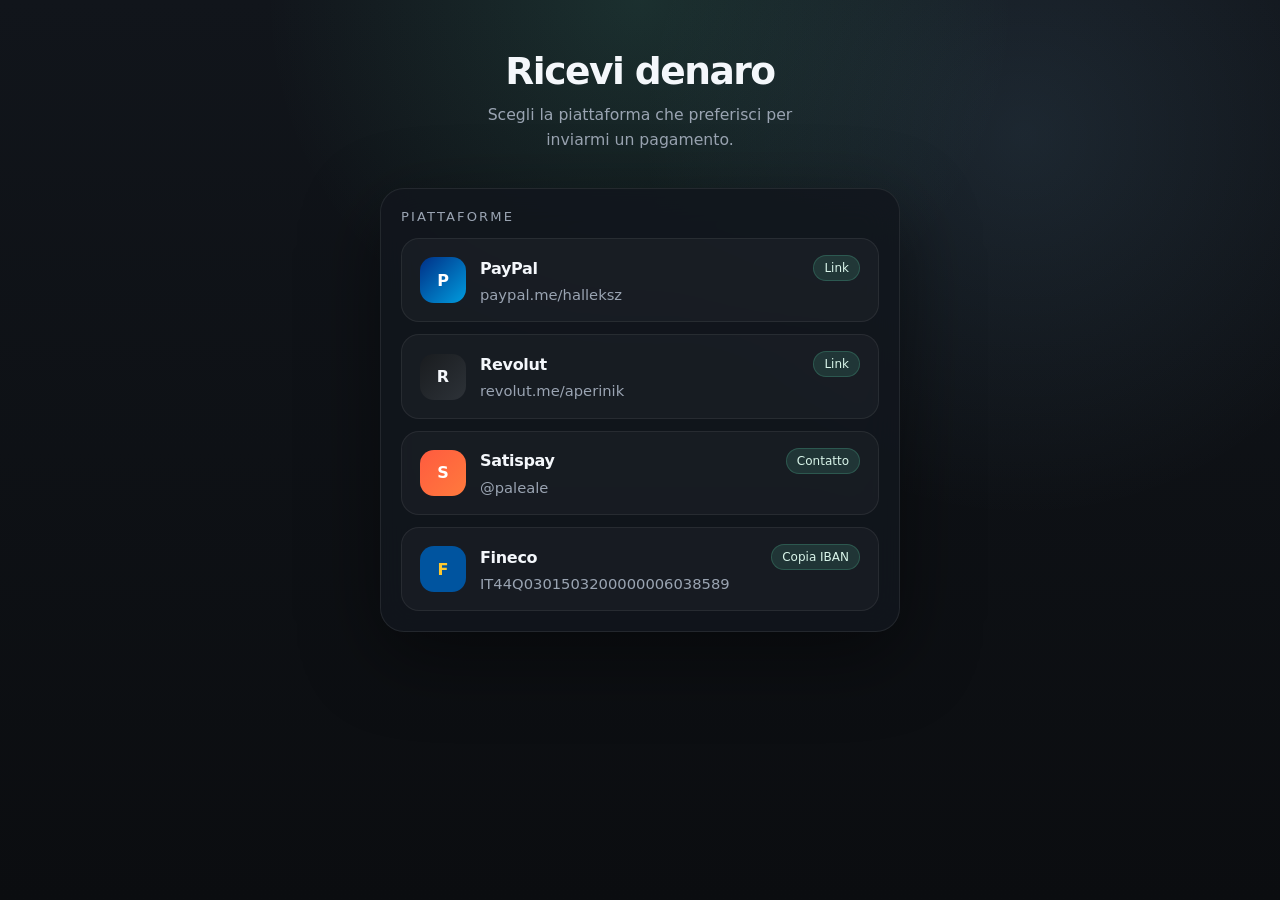
==== pay/index.html @ 0853cde0 "Aggiungi la pagina di pagamento con supporto per diverse piattaforme" ====
<!doctype html>
<html lang="it">
<head>
	<meta charset="utf-8">
	<meta name="viewport" content="width=device-width, initial-scale=1">
	<meta name="color-scheme" content="dark">
	<title>Ricevi denaro</title>
	<style>
		:root {
			color-scheme: dark;
			--bg: #0b0d10;
			--bg-2: #11151b;
			--card: rgba(18, 22, 29, 0.88);
			--card-border: rgba(255, 255, 255, 0.08);
			--text: #f4f7fb;
			--muted: #9aa4b2;
			--accent: #8bd3ff;
			--accent-2: #66f2c2;
			--shadow: 0 24px 80px rgba(0, 0, 0, 0.45);
			--radius: 24px;
		}

		* {
			box-sizing: border-box;
		}

		html, body {
			margin: 0;
			min-height: 100%;
		}

		body {
			font-family: Inter, ui-sans-serif, system-ui, -apple-system, BlinkMacSystemFont, "Segoe UI", sans-serif;
			color: var(--text);
			background:
				radial-gradient(circle at top, rgba(102, 242, 194, 0.12), transparent 34%),
				radial-gradient(circle at 80% 15%, rgba(139, 211, 255, 0.10), transparent 30%),
				linear-gradient(180deg, var(--bg-2), var(--bg));
			display: grid;
			place-items: center;
			padding: 24px;
		}

		.shell {
			width: 100%;
			max-width: 520px;
		}

		.hero {
			padding: 28px 24px 18px;
			text-align: center;
		}

		h1 {
			margin: 0;
			font-size: clamp(1.7rem, 4vw, 2.35rem);
			line-height: 1.05;
			letter-spacing: -0.04em;
		}

		.subtitle {
			margin: 12px auto 0;
			max-width: 36ch;
			color: var(--muted);
			font-size: 0.98rem;
			line-height: 1.55;
		}

		.panel {
			margin-top: 18px;
			padding: 20px;
			border-radius: var(--radius);
			background: var(--card);
			border: 1px solid var(--card-border);
			box-shadow: var(--shadow);
			backdrop-filter: blur(18px);
		}

		.section-label {
			margin: 0 0 14px;
			color: var(--muted);
			font-size: 0.82rem;
			text-transform: uppercase;
			letter-spacing: 0.16em;
		}

		.links {
			display: grid;
			gap: 12px;
		}

		.link-card {
			appearance: none;
			border: 1px solid rgba(255, 255, 255, 0.07);
			cursor: pointer;
			text-align: left;
			display: flex;
			align-items: center;
			gap: 14px;
			width: 100%;
			padding: 16px 18px;
			border-radius: 18px;
			color: inherit;
			text-decoration: none;
			font: inherit;
			background: rgba(255, 255, 255, 0.03);
			transition: transform 160ms ease, border-color 160ms ease, background 160ms ease;
		}

		.link-card:hover,
		.link-card:focus-visible {
			transform: translateY(-2px);
			border-color: rgba(139, 211, 255, 0.35);
			background: rgba(255, 255, 255, 0.06);
			outline: none;
		}

		.link-card.is-copied {
			border-color: rgba(102, 242, 194, 0.45);
			background: rgba(102, 242, 194, 0.08);
		}

		.icon {
			width: 46px;
			height: 46px;
			border-radius: 14px;
			display: grid;
			place-items: center;
			flex: none;
			font-weight: 700;
			color: #071018;
			background: linear-gradient(135deg, var(--accent), var(--accent-2));
		}

		.icon--paypal {
			color: #ffffff;
			background: linear-gradient(135deg, #003087, #009cde);
		}

		.icon--revolut {
			color: #f4f7fb;
			background: linear-gradient(135deg, #191c1f, #2d3238);
		}

		.icon--satispay {
			color: #ffffff;
			background: linear-gradient(135deg, #ff5b3f, #ff7a3d);
		}

		.icon--fineco {
			color: #FDC82F;
			background: #00549F;
		}

		.copy {
			flex: 1;
			min-width: 0;
		}

		.title-row {
			display: flex;
			align-items: center;
			justify-content: space-between;
			gap: 12px;
			margin-bottom: 3px;
		}

		.title-row strong {
			font-size: 1rem;
			letter-spacing: -0.02em;
		}

		.badge {
			padding: 5px 10px;
			border-radius: 999px;
			font-size: 0.75rem;
			color: #d9f5ea;
			background: rgba(102, 242, 194, 0.12);
			border: 1px solid rgba(102, 242, 194, 0.18);
			white-space: nowrap;
		}

		.copy p {
			margin: 0;
			color: var(--muted);
			font-size: 0.92rem;
			line-height: 1.45;
		}

		@media (max-width: 480px) {
			body {
				padding: 14px;
			}

			.hero {
				padding-inline: 10px;
			}

			.panel {
				padding: 16px;
				border-radius: 20px;
			}

			.link-card {
				padding: 14px 14px;
			}

			.title-row {
				flex-direction: column;
				align-items: flex-start;
				gap: 6px;
			}
		}
	</style>
</head>
<body>
	<main class="shell">
		<section class="hero" aria-labelledby="page-title">
			<h1 id="page-title">Ricevi denaro</h1>
			<p class="subtitle">Scegli la piattaforma che preferisci per inviarmi un pagamento.</p>
		</section>

		<section class="panel" aria-label="Piattaforme di pagamento">
			<p class="section-label">Piattaforme</p>
			<div class="links">
				<a class="link-card" href="https://paypal.me/halleksz" target="_blank" rel="noreferrer" aria-label="Apri il link PayPal">
					<div class="icon icon--paypal">P</div>
					<div class="copy">
						<div class="title-row">
							<strong>PayPal</strong>
							<span class="badge">Link</span>
						</div>
						<p>paypal.me/halleksz</p>
					</div>
				</a>

				<a class="link-card" href="https://revolut.me/aperinik" target="_blank" rel="noreferrer" aria-label="Apri il link Revolut">
					<div class="icon icon--revolut">R</div>
					<div class="copy">
						<div class="title-row">
							<strong>Revolut</strong>
							<span class="badge">Link</span>
						</div>
						<p>revolut.me/aperinik</p>
					</div>
				</a>

				<a class="link-card" href="https://www.satispay.com/" target="_blank" rel="noreferrer" aria-label="Contatto Satispay">
					<div class="icon icon--satispay">S</div>
					<div class="copy">
						<div class="title-row">
							<strong>Satispay</strong>
							<span class="badge">Contatto</span>
						</div>
						<p>@paleale</p>
					</div>
				</a>

				<button class="link-card" type="button" data-copy-value="IT44Q0301503200000006038589" aria-label="Copia l'IBAN Fineco negli appunti">
					<div class="icon icon--fineco">F</div>
					<div class="copy">
						<div class="title-row">
							<strong>Fineco</strong>
							<span class="badge">Copia IBAN</span>
						</div>
						<p>IT44Q0301503200000006038589</p>
					</div>
				</button>
			</div>
		</section>

	</main>

	<script>
		const copyButton = document.querySelector('[data-copy-value]');

		if (copyButton) {
			const badge = copyButton.querySelector('.badge');
			const originalBadgeText = badge ? badge.textContent : '';
			const originalAriaLabel = copyButton.getAttribute('aria-label') || '';

			const writeClipboard = async (value) => {
				if (navigator.clipboard && window.isSecureContext) {
					await navigator.clipboard.writeText(value);
					return;
				}

				const fallbackInput = document.createElement('textarea');
				fallbackInput.value = value;
				fallbackInput.setAttribute('readonly', '');
				fallbackInput.style.position = 'fixed';
				fallbackInput.style.opacity = '0';
				document.body.appendChild(fallbackInput);
				fallbackInput.select();
				document.execCommand('copy');
				document.body.removeChild(fallbackInput);
			};

			const setCopiedState = () => {
				copyButton.classList.add('is-copied');
				if (badge) {
					badge.textContent = 'Copiato';
				}
				copyButton.setAttribute('aria-label', 'IBAN copiato negli appunti');

				window.setTimeout(() => {
					copyButton.classList.remove('is-copied');
					if (badge) {
						badge.textContent = originalBadgeText;
					}
					copyButton.setAttribute('aria-label', originalAriaLabel);
				}, 1600);
			};

			copyButton.addEventListener('click', async () => {
				const value = copyButton.getAttribute('data-copy-value');

				if (!value) {
					return;
				}

				try {
					await writeClipboard(value);
					setCopiedState();
				} catch (error) {
					console.error('Impossibile copiare l\'IBAN:', error);
				}
			});
		}
	</script>
</body>
</html>
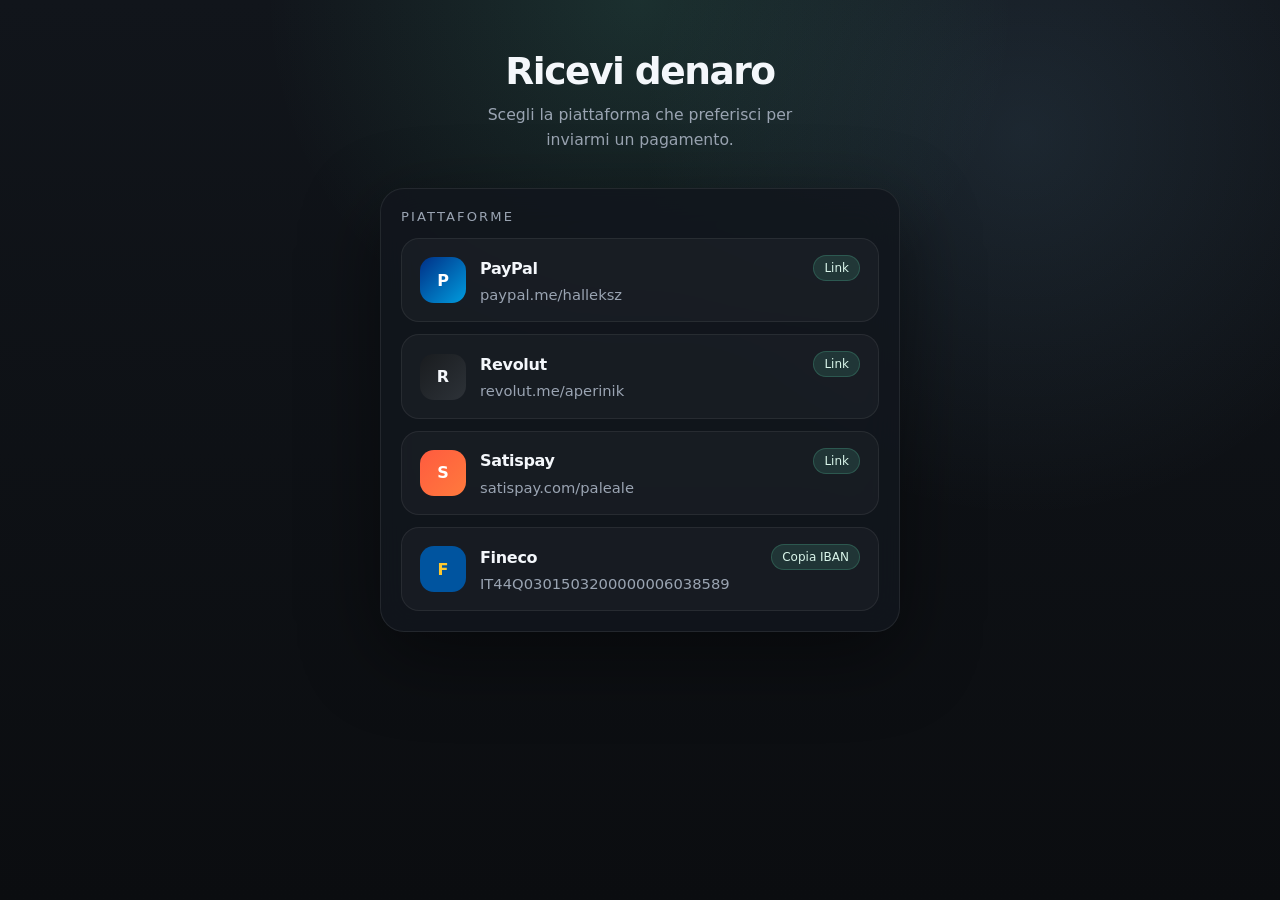
==== commit efefd1a8: "Aggiorna il link Satispay e modifica il testo della badge in "Link"" ====
--- a/pay/index.html
+++ b/pay/index.html
@@ -245,14 +245,14 @@
 					</div>
 				</a>
 
-				<a class="link-card" href="https://www.satispay.com/" target="_blank" rel="noreferrer" aria-label="Contatto Satispay">
+				<a class="link-card" href="https://www.satispay.com/app/match/link/user/S6Y-CON--72D84C87-DDF0-4DE1-BEE7-E61DBBB224A2?amount=0&currency=EUR" target="_blank" rel="noreferrer" aria-label="Apri il link Satispay">
 					<div class="icon icon--satispay">S</div>
 					<div class="copy">
 						<div class="title-row">
 							<strong>Satispay</strong>
-							<span class="badge">Contatto</span>
+							<span class="badge">Link</span>
 						</div>
-						<p>@paleale</p>
+						<p>satispay.com/paleale</p>
 					</div>
 				</a>
 
